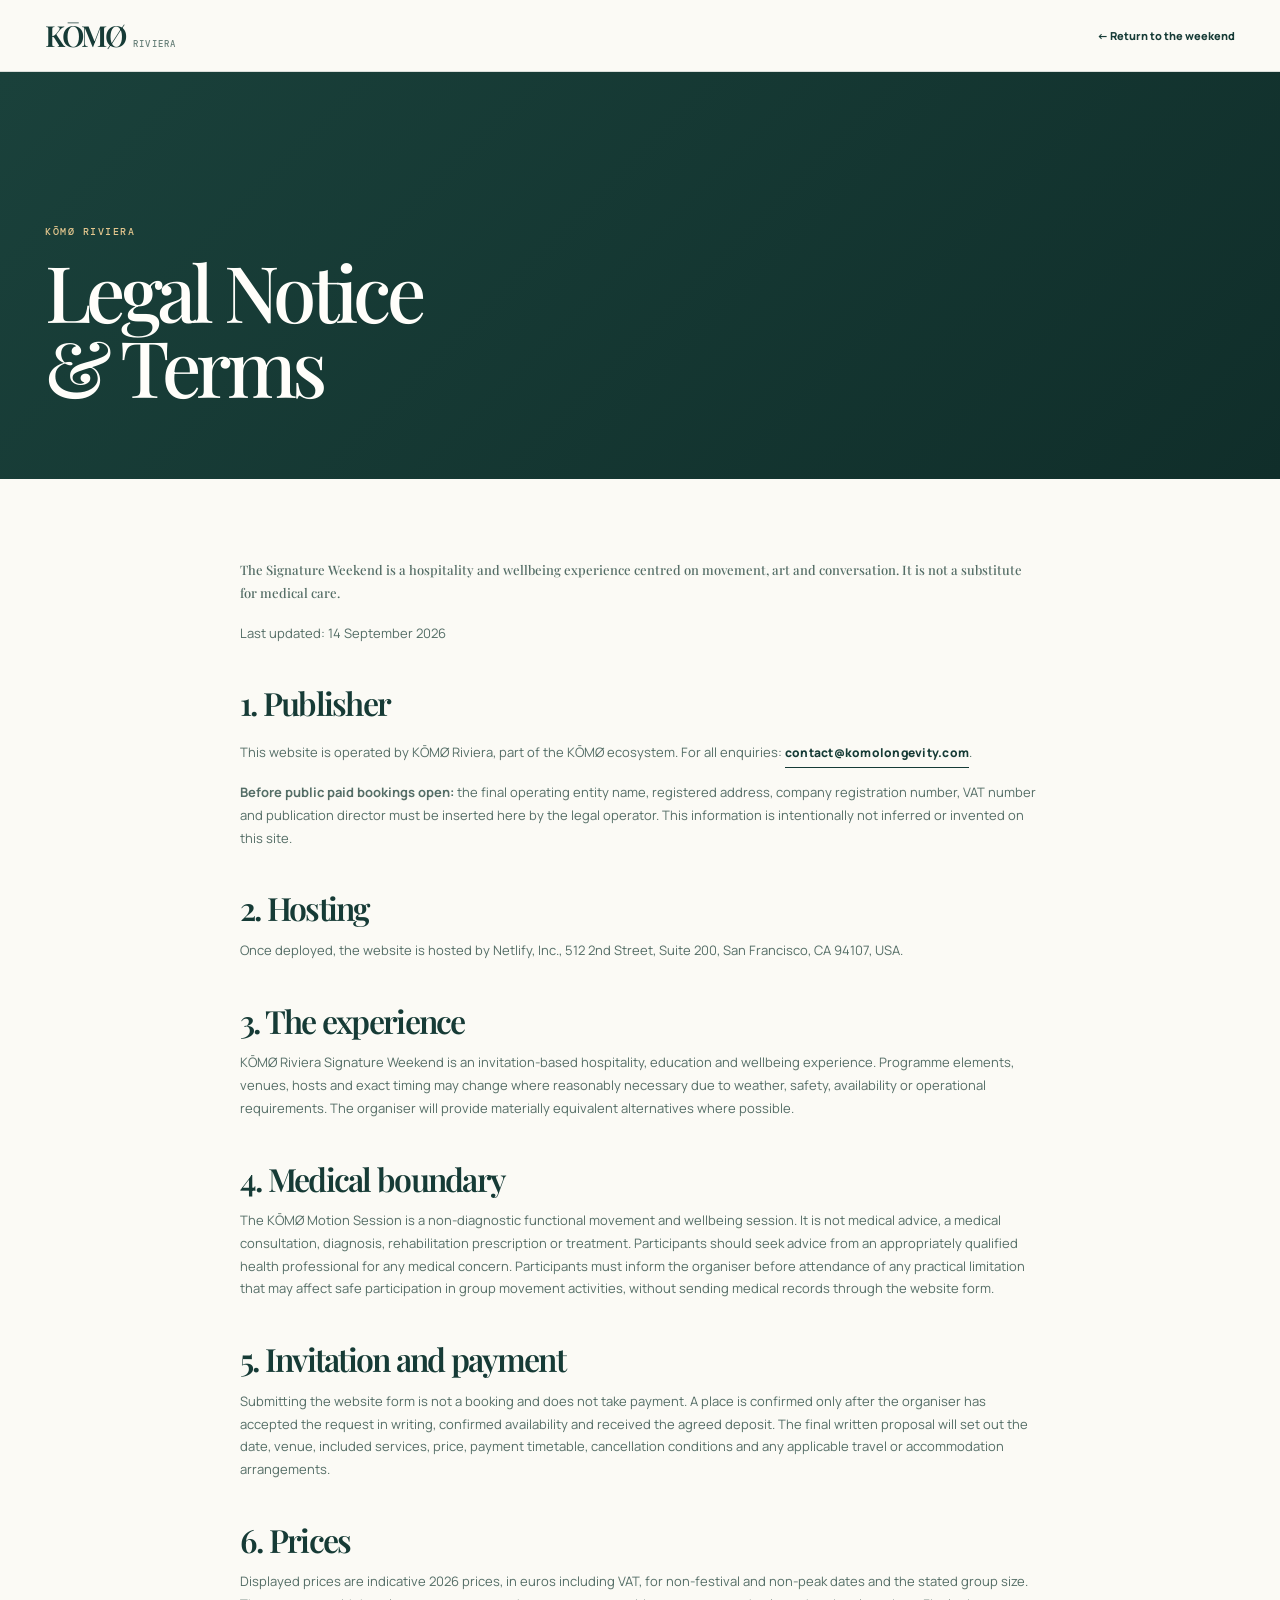
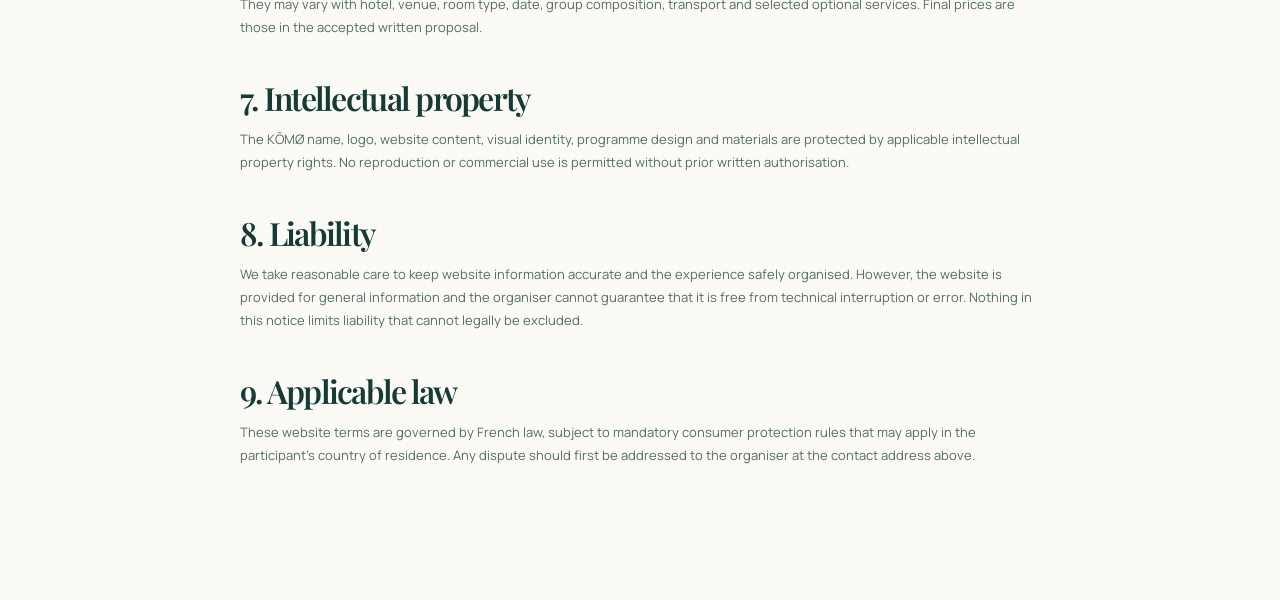
==== legal.html @ 33b39d64 "Add legal notice and participation terms" ====
<!doctype html>
<html lang="en">
<head>
  <meta charset="utf-8"><meta name="viewport" content="width=device-width, initial-scale=1">
  <meta name="description" content="KŌMØ Riviera Signature Weekend legal notice and participation terms.">
  <meta name="theme-color" content="#133a35">
  <title>Legal Notice — KŌMØ Riviera</title>
  <link rel="preconnect" href="https://fonts.googleapis.com"><link rel="preconnect" href="https://fonts.gstatic.com" crossorigin>
  <link href="https://fonts.googleapis.com/css2?family=DM+Mono:wght@400;500&family=Manrope:wght@400;600;700&family=Playfair+Display:ital,wght@0,500;0,600;1,500&display=swap" rel="stylesheet">
  <link rel="stylesheet" href="styles.css">
  <style>
    .policy-hero{padding:153px 0 75px;color:var(--white);background:linear-gradient(135deg,#1a413b,#102e2a)}.policy-hero h1{margin:0;font:500 clamp(48px,7vw,78px)/.96 var(--serif);letter-spacing:-.06em}.policy-main{max-width:800px;padding:80px 0 120px}.policy-main h2{margin:43px 0 14px;font-size:32px}.policy-main h3{margin:27px 0 7px;font:700 14px/1.4 var(--sans);letter-spacing:0}.policy-main p,.policy-main li{color:#546d66;font-size:13px;line-height:1.76}.policy-main ul{padding-left:21px}.policy-meta{margin-top:17px;color:#71817c;font-size:11px}.policy-nav{padding:22px 0;border-bottom:1px solid var(--line)}.policy-nav .brand{color:var(--ink)}.policy-nav .brand small{color:#69817a}.policy-nav a:last-child{margin-left:auto;font-size:11px;font-weight:800}@media(max-width:560px){.policy-main{padding:55px 0 80px}}
  </style>
</head>
<body>
  <header class="policy-nav"><div class="shell" style="display:flex;align-items:center"><a class="brand" href="index.html"><span>KŌMØ</span><small>Riviera</small></a><a href="index.html">← Return to the weekend</a></div></header>
  <main>
    <section class="policy-hero"><div class="shell"><p class="eyebrow light">KŌMØ Riviera</p><h1>Legal Notice<br>&amp; Terms</h1></div></section>
    <article class="shell policy-main">
      <p class="lead">The Signature Weekend is a hospitality and wellbeing experience centred on movement, art and conversation. It is not a substitute for medical care.</p>
      <p class="policy-meta">Last updated: 14 September 2026</p>
      <h2>1. Publisher</h2>
      <p>This website is operated by KŌMØ Riviera, part of the KŌMØ ecosystem. For all enquiries: <a href="mailto:contact@komolongevity.com" class="text-link">contact@komolongevity.com</a>.</p>
      <p><strong>Before public paid bookings open:</strong> the final operating entity name, registered address, company registration number, VAT number and publication director must be inserted here by the legal operator. This information is intentionally not inferred or invented on this site.</p>
      <h2>2. Hosting</h2>
      <p>Once deployed, the website is hosted by Netlify, Inc., 512 2nd Street, Suite 200, San Francisco, CA 94107, USA.</p>
      <h2>3. The experience</h2>
      <p>KŌMØ Riviera Signature Weekend is an invitation-based hospitality, education and wellbeing experience. Programme elements, venues, hosts and exact timing may change where reasonably necessary due to weather, safety, availability or operational requirements. The organiser will provide materially equivalent alternatives where possible.</p>
      <h2>4. Medical boundary</h2>
      <p>The KŌMØ Motion Session is a non-diagnostic functional movement and wellbeing session. It is not medical advice, a medical consultation, diagnosis, rehabilitation prescription or treatment. Participants should seek advice from an appropriately qualified health professional for any medical concern. Participants must inform the organiser before attendance of any practical limitation that may affect safe participation in group movement activities, without sending medical records through the website form.</p>
      <h2>5. Invitation and payment</h2>
      <p>Submitting the website form is not a booking and does not take payment. A place is confirmed only after the organiser has accepted the request in writing, confirmed availability and received the agreed deposit. The final written proposal will set out the date, venue, included services, price, payment timetable, cancellation conditions and any applicable travel or accommodation arrangements.</p>
      <h2>6. Prices</h2>
      <p>Displayed prices are indicative 2026 prices, in euros including VAT, for non-festival and non-peak dates and the stated group size. They may vary with hotel, venue, room type, date, group composition, transport and selected optional services. Final prices are those in the accepted written proposal.</p>
      <h2>7. Intellectual property</h2>
      <p>The KŌMØ name, logo, website content, visual identity, programme design and materials are protected by applicable intellectual property rights. No reproduction or commercial use is permitted without prior written authorisation.</p>
      <h2>8. Liability</h2>
      <p>We take reasonable care to keep website information accurate and the experience safely organised. However, the website is provided for general information and the organiser cannot guarantee that it is free from technical interruption or error. Nothing in this notice limits liability that cannot legally be excluded.</p>
      <h2>9. Applicable law</h2>
      <p>These website terms are governed by French law, subject to mandatory consumer protection rules that may apply in the participant’s country of residence. Any dispute should first be addressed to the organiser at the contact address above.</p>
    </article>
  </main>
</body>
</html>
---- styles.css ----
:root {
  --ink: #163b36;
  --ink-2: #10302c;
  --ink-soft: #31544d;
  --sage: #aebdab;
  --mist: #e5ebe4;
  --sand: #eee1ca;
  --sand-deep: #dcbf86;
  --cream: #fbfaf5;
  --paper: #f3eee3;
  --coral: #bd7359;
  --gold: #bb9052;
  --line: rgba(22,59,54,.15);
  --white: #fffefa;
  --shadow: 0 24px 65px rgba(12,43,37,.14);
  --shell: 1190px;
  --serif: "Playfair Display", Georgia, serif;
  --sans: "Manrope", Arial, sans-serif;
  --mono: "DM Mono", monospace;
}

* { box-sizing: border-box; }
html { scroll-behavior: smooth; }
body {
  min-width: 320px;
  margin: 0;
  background: var(--cream);
  color: var(--ink);
  font-family: var(--sans);
  font-size: 16px;
  line-height: 1.55;
  -webkit-font-smoothing: antialiased;
}
body.menu-open { overflow: hidden; }
a { color: inherit; text-decoration: none; }
button, input, select, textarea { font: inherit; }
button, select { cursor: pointer; }
img { display: block; max-width: 100%; }
::selection { color: var(--white); background: var(--ink); }

.shell { width: min(var(--shell), calc(100% - 48px)); margin: 0 auto; }
.sr-only {
  position: absolute;
  width: 1px; height: 1px; padding: 0; margin: -1px; overflow: hidden;
  clip: rect(0,0,0,0); white-space: nowrap; border: 0;
}
.skip-link {
  position: fixed; z-index: 100; left: 16px; top: -70px; padding: 12px 15px;
  color: var(--white); background: var(--ink); border-radius: 8px; font-weight: 700;
}
.skip-link:focus { top: 16px; }
.eyebrow {
  margin: 0 0 16px;
  color: var(--gold);
  font: 500 10px/1.3 var(--mono);
  letter-spacing: .15em;
  text-transform: uppercase;
}
.eyebrow.light { color: #e3c68e; }
h1, h2, h3, p { margin-top: 0; }
h2 {
  margin-bottom: 24px;
  font: 600 clamp(39px, 5.1vw, 68px)/1.01 var(--serif);
  letter-spacing: -.054em;
}
h2 em, h1 em { color: var(--sage); font-style: italic; }
h3 { margin-bottom: 8px; font: 600 26px/1.11 var(--serif); letter-spacing: -.03em; }
.lead { font: 500 20px/1.62 var(--serif); color: var(--ink-soft); }
.section-dark { color: var(--white); background: var(--ink); }
.section-dark h2 em { color: #d4e2d1; }
.text-link {
  display: inline-flex; gap: 9px; align-items: center; margin-top: 8px;
  border-bottom: 1px solid currentColor; padding-bottom: 4px;
  color: var(--ink); font-size: 12px; font-weight: 800; letter-spacing: .02em;
  transition: color .2s ease, transform .2s ease;
}
.text-link:hover { color: var(--gold); transform: translateX(3px); }
.text-link-light { color: var(--white); }
.text-link span, .button span, .nav-cta span { font-size: 17px; line-height: .8; font-weight: 400; }
.button {
  display: inline-flex; align-items: center; justify-content: center; gap: 10px;
  min-height: 52px; padding: 0 21px; border: 1px solid transparent; border-radius: 99px;
  font-size: 12px; font-weight: 800; letter-spacing: .02em; text-align: center;
  transition: transform .2s ease, background .2s ease, border-color .2s ease, color .2s ease;
}
.button:hover { transform: translateY(-2px); }
.button:focus-visible, a:focus-visible, input:focus-visible, select:focus-visible, textarea:focus-visible, summary:focus-visible {
  outline: 3px solid rgba(187,144,82,.72); outline-offset: 3px;
}
.button-sand { color: var(--ink-2); background: var(--sand); }
.button-sand:hover { background: #f9eacb; }
.button-dark { color: var(--white); background: var(--ink-2); }
.button-dark:hover { background: #28534c; }
.button-outline-light { color: var(--white); border-color: rgba(255,255,255,.55); }
.button-outline-light:hover { background: rgba(255,255,255,.1); }

.site-header {
  position: absolute; z-index: 20; top: 0; left: 0; width: 100%;
  color: var(--white);
}
.nav-shell { display: flex; align-items: center; justify-content: space-between; min-height: 89px; }
.brand {
  display: inline-flex; align-items: baseline; gap: 9px; color: var(--white);
  font: 600 29px/.9 var(--serif); letter-spacing: -.085em;
}
.brand small {
  color: rgba(255,255,255,.64); font: 500 9px/1 var(--mono);
  letter-spacing: .13em; text-transform: uppercase;
}
.site-nav { display: flex; align-items: center; gap: 27px; font-size: 11px; font-weight: 800; }
.site-nav > a:not(.nav-cta) { color: rgba(255,255,255,.82); transition: color .2s; }
.site-nav > a:not(.nav-cta):hover { color: var(--white); }
.nav-cta {
  display: inline-flex; align-items: center; gap: 8px; min-height: 42px; padding: 0 15px;
  border: 1px solid rgba(255,255,255,.55); border-radius: 99px; color: var(--white);
  transition: background .2s ease;
}
.nav-cta:hover { background: rgba(255,255,255,.12); }
.nav-toggle { display: none; border: 0; background: transparent; }

.hero { position: relative; min-height: 790px; overflow: hidden; isolation: isolate; }
.hero-image {
  position: absolute; z-index: -3; inset: 0;
  background: url("assets/hero-riviera.svg") center/cover no-repeat;
  transform: scale(1.02);
}
.hero-wash {
  position: absolute; z-index: -2; inset: 0;
  background: linear-gradient(92deg, rgba(11,42,37,.83) 0%, rgba(15,55,48,.52) 47%, rgba(14,47,42,.11) 75%),
              linear-gradient(0deg, rgba(10,38,34,.65), transparent 36%);
}
.hero-inner { padding: 198px 0 52px; }
.hero h1 {
  max-width: 900px; margin-bottom: 26px; font: 500 clamp(58px, 8.4vw, 112px)/.89 var(--serif);
  letter-spacing: -.077em;
}
.hero-copy { max-width: 515px; margin-bottom: 30px; color: rgba(255,255,255,.86); font-size: 16px; line-height: 1.68; }
.hero-actions { display: flex; align-items: center; gap: 24px; flex-wrap: wrap; }
.hero-facts { display: grid; grid-template-columns: repeat(3, max-content); gap: 0; margin-top: 96px; }
.hero-facts div { padding: 0 30px; border-left: 1px solid rgba(255,255,255,.32); }
.hero-facts div:first-child { padding-left: 0; border-left: 0; }
.hero-facts strong { display: block; margin-bottom: 4px; color: var(--white); font-size: 13px; }
.hero-facts span { display: block; color: rgba(255,255,255,.73); font-size: 10px; }
.hero-bottom { position: absolute; bottom: 25px; left: 0; width: 100%; color: rgba(255,255,255,.62); }
.hero-bottom .shell { display: flex; justify-content: space-between; font: 500 9px/1 var(--mono); letter-spacing: .13em; text-transform: uppercase; }
.hero-bottom b { color: var(--sand); font-size: 16px; line-height: .4; }

.statement { display: grid; grid-template-columns: .95fr 1.05fr; gap: 13%; padding: 136px 0 91px; }
.statement h2 { margin: 0; }
.statement-copy { max-width: 540px; padding-top: 35px; }
.statement-copy .lead { margin-bottom: 23px; }
.statement-copy > p:not(.lead) { max-width: 500px; color: #5b746d; font-size: 13px; line-height: 1.72; }
.principles { display: grid; grid-template-columns: repeat(3, 1fr); border-top: 1px solid var(--line); border-bottom: 1px solid var(--line); }
.principles article { min-height: 225px; padding: 32px 33px 30px 0; border-right: 1px solid var(--line); }
.principles article + article { padding-left: 33px; }
.principles article:last-child { border-right: 0; }
.number, .included-grid span {
  display: block; margin-bottom: 38px; color: var(--gold); font: 500 11px/1 var(--mono);
}
.principles h3 { margin-bottom: 8px; font-size: 27px; }
.principles p { max-width: 260px; margin: 0; color: #5a736c; font-size: 12px; line-height: 1.62; }

.visual-break {
  position: relative; min-height: 424px; margin-top: 130px; overflow: hidden; color: var(--white);
  background: linear-gradient(110deg, #153c36 0%, #27574e 49%, #9d8056 100%);
}
.visual-break:before {
  content: ""; position: absolute; inset: 0; opacity: .92;
  background: url("assets/hero-riviera.svg") center 58%/cover no-repeat;
  mix-blend-mode: luminosity;
}
.visual-break:after {
  content: ""; position: absolute; inset: 0;
  background: linear-gradient(90deg, rgba(9,36,32,.78), rgba(9,36,32,.2));
}
.visual-break-grid { position: relative; z-index: 2; display: grid; grid-template-columns: 1.4fr .6fr; gap: 7%; align-items: end; min-height: 424px; padding: 77px 0; }
.visual-break h2 { margin: 0; font-size: clamp(36px, 4.7vw, 60px); }
.visual-break p:last-child { margin: 0 0 7px; color: rgba(255,255,255,.81); font-size: 13px; line-height: 1.72; }

.programme { padding: 131px 0 137px; }
.section-intro { display: grid; grid-template-columns: 1fr .84fr; gap: 13%; align-items: end; margin-bottom: 58px; }
.section-intro-wide { grid-template-columns: 1.16fr .84fr; }
.section-intro h2 { margin-bottom: 0; }
.section-intro > p { max-width: 370px; margin: 0 0 4px; color: #5b746d; font-size: 13px; line-height: 1.72; }
.section-dark .section-intro > p { color: rgba(255,255,255,.69); }
.programme-days { border-top: 1px solid rgba(255,255,255,.25); }
.day { display: grid; grid-template-columns: 188px 1fr; gap: 39px; padding: 35px 0 38px; border-bottom: 1px solid rgba(255,255,255,.25); }
.day-heading > span { display: block; margin-bottom: 9px; color: #e2c58b; font: 500 10px/1 var(--mono); letter-spacing: .14em; text-transform: uppercase; }
.day-heading > strong { font: 500 33px/.96 var(--serif); letter-spacing: -.045em; }
.day-events { display: grid; grid-template-columns: repeat(3, 1fr); gap: 27px 30px; }
.day-events-4 { grid-template-columns: repeat(4, 1fr); }
.event time { display: block; margin-bottom: 10px; color: #dfc487; font: 500 10px/1 var(--mono); }
.event h3 { margin-bottom: 6px; color: var(--white); font-family: var(--sans); font-size: 13px; line-height: 1.35; letter-spacing: 0; }
.event p { margin: 0; color: rgba(255,255,255,.68); font-size: 11px; line-height: 1.63; }

.motion { display: grid; grid-template-columns: .87fr 1.13fr; gap: 12%; align-items: center; padding: 135px 0; }
.motion-illustration {
  min-height: 540px; display: flex; align-items: center; overflow: hidden;
  border-radius: 2px; background: #e4eadf; box-shadow: var(--shadow);
}
.motion-illustration img { width: 100%; height: 100%; object-fit: cover; }
.motion-copy { max-width: 530px; }
.motion-copy .lead { margin-bottom: 27px; }
.steps { margin: 0; padding: 0; list-style: none; border-top: 1px solid var(--line); }
.steps li { display: grid; grid-template-columns: 51px 1fr; gap: 16px; padding: 21px 0; border-bottom: 1px solid var(--line); }
.steps li > span { padding-top: 3px; color: var(--gold); font: 500 11px/1 var(--mono); }
.steps h3 { margin-bottom: 5px; font-size: 24px; }
.steps p { margin: 0; color: #58716a; font-size: 12px; line-height: 1.6; }
.disclaimer { margin: 18px 0 0; color: #6f817b; font-size: 10px; line-height: 1.6; }

.art-section { padding: 128px 0; background: var(--sand); }
.art-grid { display: grid; grid-template-columns: .86fr 1.14fr; gap: 12%; align-items: center; }
.art-copy { max-width: 470px; }
.art-copy .lead { margin-bottom: 18px; }
.art-copy > p:not(.lead) { color: #58716a; font-size: 13px; line-height: 1.7; }
.art-image { position: relative; margin: 0; box-shadow: var(--shadow); }
.art-image img { width: 100%; background: #d6a563; }
.art-image figcaption { padding: 13px 15px; color: #5b6e67; background: var(--cream); font-size: 10px; }

.included { padding: 131px 0; }
.included-grid { display: grid; grid-template-columns: repeat(3, 1fr); border-top: 1px solid var(--line); }
.included-grid article { min-height: 190px; padding: 25px 30px 26px 0; border-right: 1px solid var(--line); border-bottom: 1px solid var(--line); }
.included-grid article:nth-child(3n+2), .included-grid article:nth-child(3n+3) { padding-left: 30px; }
.included-grid article:nth-child(3n) { border-right: 0; }
.included-grid span { margin-bottom: 34px; }
.included-grid h3 { margin: 0 0 6px; font: 700 13px/1.3 var(--sans); letter-spacing: 0; }
.included-grid p { margin: 0; color: #5d756e; font-size: 11px; line-height: 1.62; }

.editions { padding: 132px 0; }
.edition-grid { display: grid; grid-template-columns: repeat(3, 1fr); gap: 16px; }
.edition {
  display: flex; flex-direction: column; min-height: 516px; padding: 29px;
  border: 1px solid rgba(255,255,255,.25); border-radius: 16px;
}
.edition-featured { color: var(--ink-2); border-color: var(--sand); background: var(--sand); transform: translateY(-13px); box-shadow: 0 21px 54px rgba(0,0,0,.16); }
.edition-label { margin-bottom: 16px; color: #e0c082; font: 500 10px/1 var(--mono); letter-spacing: .14em; text-transform: uppercase; }
.edition-featured .edition-label { color: #9b6d37; }
.edition h3 { margin-bottom: 20px; font-size: 31px; }
.price { margin-bottom: 5px; font: 600 51px/.92 var(--serif); letter-spacing: -.065em; }
.price small { font: 500 12px/1 var(--sans); letter-spacing: 0; }
.edition-note { min-height: 32px; margin-bottom: 23px; color: rgba(255,255,255,.67); font-size: 10px; line-height: 1.5; }
.edition-featured .edition-note { color: #5c7069; }
.edition ul { flex: 1; margin: 0 0 28px; padding: 0; list-style: none; border-top: 1px solid rgba(255,255,255,.21); }
.edition-featured ul { border-color: rgba(22,59,54,.16); }
.edition li { padding: 11px 0; border-bottom: 1px solid rgba(255,255,255,.15); color: rgba(255,255,255,.82); font-size: 11px; line-height: 1.42; }
.edition-featured li { border-color: rgba(22,59,54,.13); color: #37544d; }
.edition li:before { content: "—"; margin-right: 7px; color: #e1c182; }
.edition .button { width: 100%; min-height: 47px; font-size: 11px; }
.edition-terms { max-width: 850px; margin: 34px 0 0; color: rgba(255,255,255,.57); font-size: 10px; line-height: 1.67; }

.host { display: grid; grid-template-columns: .89fr 1.11fr; gap: 12%; align-items: center; padding: 136px 0; }
.host-photo { min-height: 535px; overflow: hidden; background: #d9d4c5; box-shadow: var(--shadow); }
.host-photo img { width: 100%; height: 100%; min-height: 535px; object-fit: cover; }
.host-copy { max-width: 550px; }
.host-copy h2 { font-size: clamp(37px, 4vw, 56px); }
.host-copy .lead { margin-bottom: 18px; }
.host-copy > p:not(.lead) { color: #5b746d; font-size: 13px; line-height: 1.7; }

.apply-section { padding: 120px 0; color: var(--white); background: var(--ink-2); }
.apply-grid { display: grid; grid-template-columns: .75fr 1.25fr; gap: 10%; align-items: start; }
.apply-copy { position: sticky; top: 35px; }
.apply-copy h2 { margin-bottom: 22px; }
.apply-copy h2 em { color: #dce8d8; }
.apply-copy > p:not(.eyebrow) { max-width: 342px; color: rgba(255,255,255,.72); font-size: 13px; line-height: 1.72; }
.apply-points { display: flex; flex-direction: column; gap: 11px; margin-top: 35px; color: #e1c083; font: 500 10px/1.4 var(--mono); letter-spacing: .08em; text-transform: uppercase; }
.apply-points span:before { content: "•"; margin-right: 8px; }
.application-form { padding: 31px; border-radius: 16px; color: var(--ink); background: var(--cream); }
.form-field { margin-bottom: 17px; }
.form-row { display: grid; grid-template-columns: 1fr 1fr; gap: 15px; }
.form-field label { display: block; margin-bottom: 7px; color: #37574f; font-size: 11px; font-weight: 800; }
.form-field label span { color: #788984; font-weight: 500; }
.form-field input, .form-field select, .form-field textarea {
  width: 100%; min-height: 48px; padding: 11px 12px; border: 1px solid #cbd5cc; border-radius: 7px;
  color: var(--ink-2); background: var(--white); font-size: 13px;
  transition: border .2s ease, box-shadow .2s ease;
}
.form-field textarea { min-height: 86px; resize: vertical; }
.form-field input:focus, .form-field select:focus, .form-field textarea:focus { border-color: var(--gold); outline: 0; box-shadow: 0 0 0 3px rgba(187,144,82,.15); }
.checkbox { display: flex; gap: 9px; align-items: flex-start; margin: 14px 0; color: #526c64; font-size: 10px; line-height: 1.53; }
.checkbox input { width: 15px; height: 15px; flex: 0 0 15px; margin: 1px 0 0; accent-color: var(--ink); }
.checkbox a { color: var(--ink); text-decoration: underline; text-underline-offset: 2px; }
.button-submit { width: 100%; margin-top: 11px; }
.button-submit[disabled] { cursor: wait; opacity: .65; transform: none; }
.form-status { min-height: 20px; margin: 13px 0 0; color: #b54f3c; font-size: 11px; }
.form-status.is-success { color: #32705d; }
.form-footnote { margin: 8px 0 0; color: #778880; font-size: 9px; line-height: 1.54; }
.form-success { margin-bottom: 20px; padding: 12px; border-radius: 7px; color: #245946; background: #e0ede2; font-size: 12px; }
.honeypot { position: absolute; left: -10000px; width: 1px; height: 1px; overflow: hidden; }

.faq { display: grid; grid-template-columns: .74fr 1.26fr; gap: 12%; padding: 130px 0 136px; }
.faq-heading h2 { margin-bottom: 0; }
.faq-list { border-top: 1px solid var(--line); }
.faq details { padding: 19px 0; border-bottom: 1px solid var(--line); }
.faq summary { position: relative; padding-right: 30px; cursor: pointer; list-style: none; color: var(--ink); font-size: 13px; font-weight: 800; }
.faq summary::-webkit-details-marker { display: none; }
.faq summary:after { content: "+"; position: absolute; top: -4px; right: 0; color: var(--gold); font: 400 25px/1 var(--serif); }
.faq details[open] summary:after { content: "–"; }
.faq details p { max-width: 640px; margin: 13px 0 1px; color: #5b746d; font-size: 12px; line-height: 1.67; }

.closing { padding: 128px 0 133px; color: var(--white); text-align: center; background: radial-gradient(circle at 50% 0%, rgba(206,168,100,.27), transparent 37%), linear-gradient(135deg,#183f39,#0f2d29); }
.closing h2 { max-width: 820px; margin: 0 auto 31px; }
.closing h2 em { color: #d9e8d7; }
.site-footer { color: rgba(255,255,255,.72); background: #0b2724; }
.footer-top { display: grid; grid-template-columns: 1fr 1fr 1fr; align-items: center; min-height: 116px; border-bottom: 1px solid rgba(255,255,255,.14); }
.footer-top p { margin: 0; font-size: 11px; }
.footer-top > a:last-child { justify-self: end; font-size: 11px; text-decoration: underline; text-underline-offset: 3px; }
.footer-bottom { display: flex; justify-content: space-between; align-items: center; min-height: 65px; color: rgba(255,255,255,.51); font-size: 9px; }
.footer-bottom div { display: flex; gap: 19px; }
.footer-bottom a:hover { color: var(--white); }

@media (max-width: 1100px) {
  .day-events-4 { grid-template-columns: repeat(3, 1fr); }
  .edition { padding: 24px; }
  .price { font-size: 44px; }
}
@media (max-width: 850px) {
  .shell { width: min(var(--shell), calc(100% - 34px)); }
  .site-header { position: absolute; }
  .nav-toggle { display: grid; gap: 6px; width: 36px; padding: 7px 0; place-items: center; }
  .nav-toggle i { display: block; width: 24px; height: 1px; background: var(--white); transition: transform .2s ease; }
  .nav-toggle[aria-expanded="true"] i:first-of-type { transform: translateY(3.5px) rotate(45deg); }
  .nav-toggle[aria-expanded="true"] i:last-of-type { transform: translateY(-3.5px) rotate(-45deg); }
  .site-nav {
    position: absolute; top: 75px; left: 17px; right: 17px; display: none; padding: 17px;
    align-items: stretch; flex-direction: column; gap: 0; border-radius: 10px; background: var(--ink-2); box-shadow: 0 16px 40px rgba(0,0,0,.25);
  }
  .site-nav.is-open { display: flex; }
  .site-nav > a:not(.nav-cta) { padding: 12px 7px; }
  .nav-cta { justify-content: center; margin-top: 9px; }
  .hero { min-height: 745px; }
  .hero-inner { padding-top: 164px; }
  .hero h1 { max-width: 690px; }
  .hero-facts { margin-top: 69px; }
  .statement, .motion, .art-grid, .host, .apply-grid, .faq { grid-template-columns: 1fr; gap: 37px; }
  .statement, .motion, .included, .host, .faq { padding: 90px 0; }
  .statement-copy { padding-top: 0; }
  .visual-break { margin-top: 88px; min-height: 355px; }
  .visual-break-grid { grid-template-columns: 1fr; gap: 19px; min-height: 355px; padding: 54px 0; }
  .programme, .editions { padding: 88px 0; }
  .section-intro { grid-template-columns: 1fr; gap: 18px; margin-bottom: 39px; }
  .day { grid-template-columns: 144px 1fr; gap: 28px; }
  .day-events, .day-events-4 { grid-template-columns: repeat(2, 1fr); }
  .motion-illustration { min-height: 430px; }
  .art-section { padding: 90px 0; }
  .art-grid { direction: rtl; }
  .art-grid > * { direction: ltr; }
  .included-grid { grid-template-columns: repeat(2, 1fr); }
  .included-grid article:nth-child(n) { padding-left: 0; border-right: 1px solid var(--line); }
  .included-grid article:nth-child(even) { padding-left: 29px; border-right: 0; }
  .edition-grid { grid-template-columns: 1fr; max-width: 530px; margin: 0 auto; }
  .edition-featured { transform: none; }
  .apply-copy { position: static; }
  .application-form { max-width: 650px; }
  .footer-top { grid-template-columns: 1fr 1fr; gap: 13px; padding: 21px 0; }
  .footer-top p { grid-row: 2; }
  .footer-top > a:last-child { grid-row: 2; }
}
@media (max-width: 560px) {
  .hero { min-height: 704px; }
  .hero-inner { padding-top: 139px; }
  .hero h1 { font-size: 57px; }
  .hero-copy { font-size: 14px; }
  .hero-actions { gap: 19px; }
  .hero-facts { grid-template-columns: 1fr; gap: 14px; margin-top: 50px; }
  .hero-facts div, .hero-facts div:first-child { padding-left: 14px; border-left: 1px solid rgba(255,255,255,.32); }
  h2 { font-size: 43px; }
  .lead { font-size: 19px; }
  .principles { grid-template-columns: 1fr; }
  .principles article, .principles article + article { min-height: 0; padding: 22px 0; border-right: 0; border-bottom: 1px solid var(--line); }
  .principles article:last-child { border-bottom: 0; }
  .number { margin-bottom: 17px; }
  .visual-break h2 { font-size: 40px; }
  .day { grid-template-columns: 1fr; gap: 22px; }
  .day-heading > strong { font-size: 31px; }
  .day-events, .day-events-4 { grid-template-columns: 1fr; gap: 22px; }
  .motion-illustration { min-height: 330px; }
  .art-image { margin-top: 4px; }
  .included-grid { grid-template-columns: 1fr; }
  .included-grid article:nth-child(n) { min-height: 0; padding: 21px 0; border-right: 0; }
  .included-grid span { margin-bottom: 17px; }
  .form-row { grid-template-columns: 1fr; gap: 0; }
  .application-form { padding: 21px; }
  .footer-top { grid-template-columns: 1fr; }
  .footer-top p, .footer-top > a:last-child { grid-row: auto; justify-self: start; }
  .footer-bottom { align-items: flex-start; flex-direction: column; gap: 12px; padding: 19px 0; }
  .footer-bottom div { flex-wrap: wrap; gap: 10px 16px; }
}
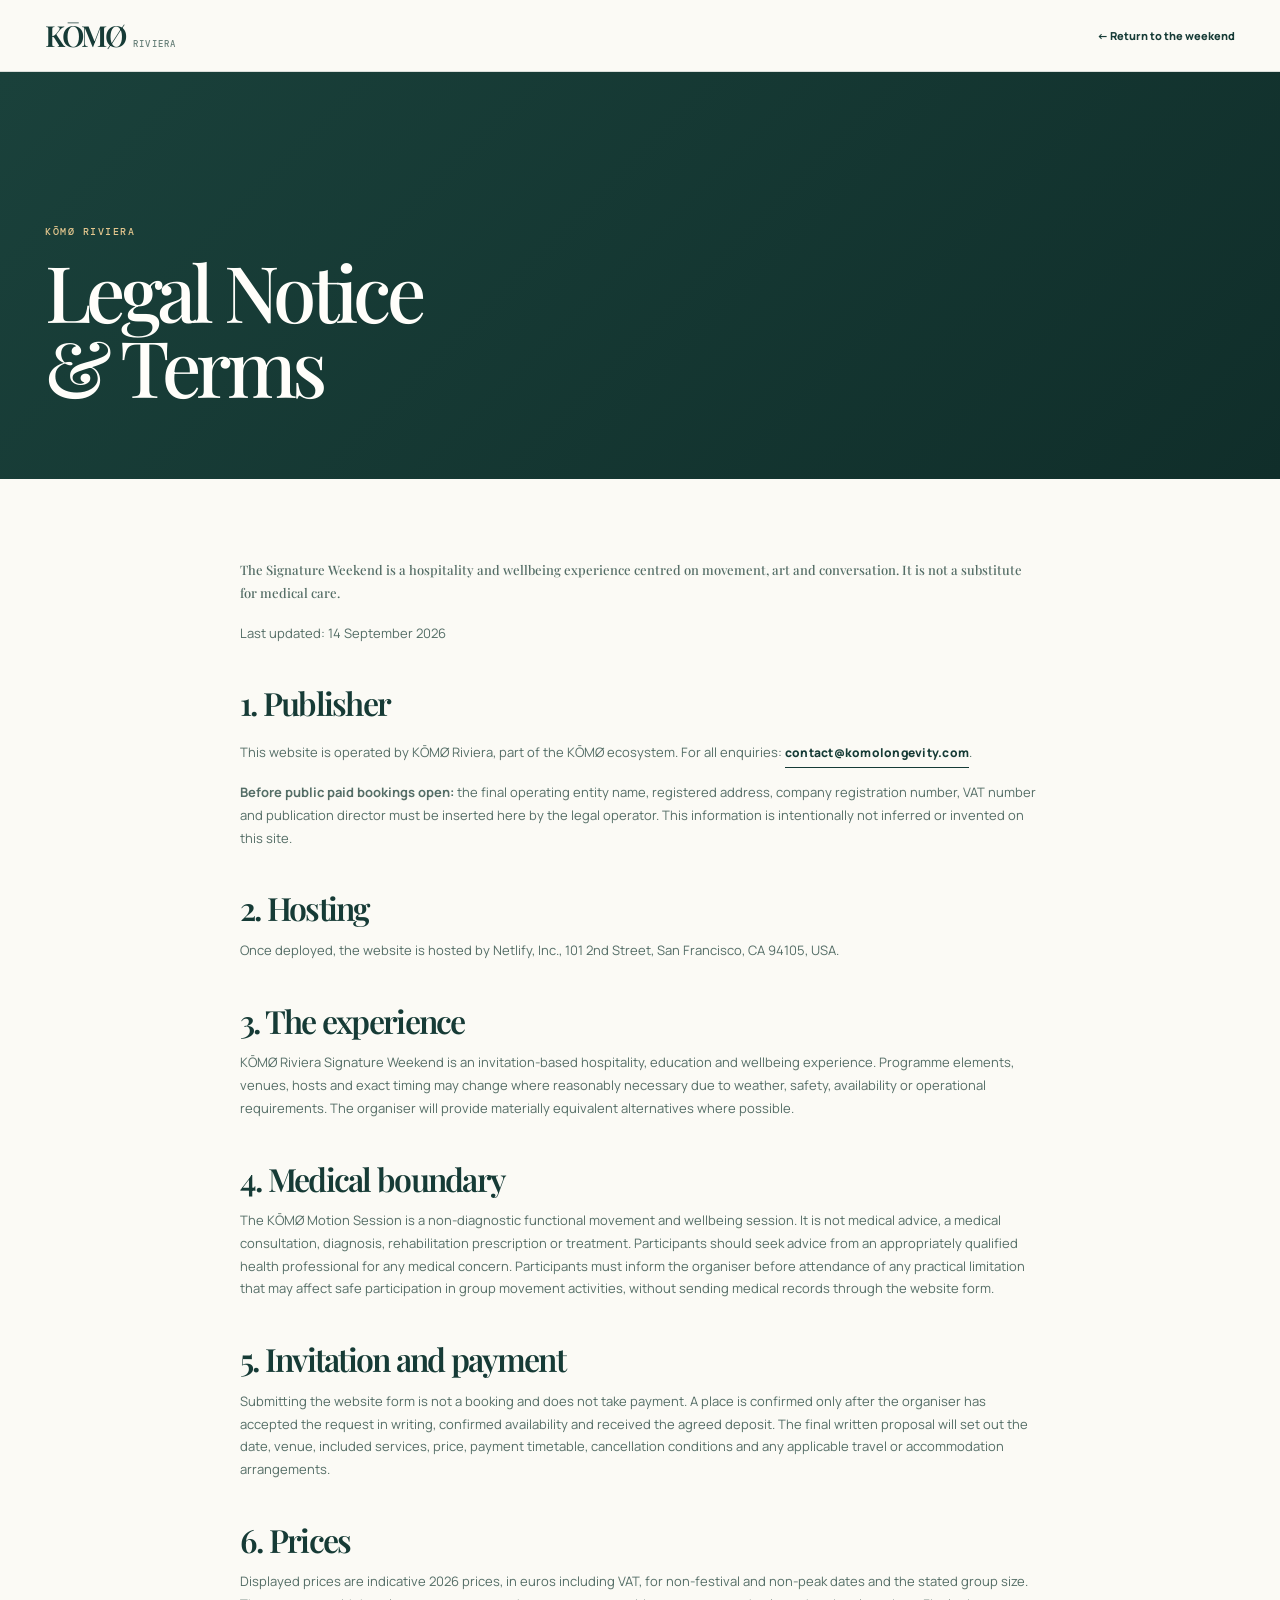
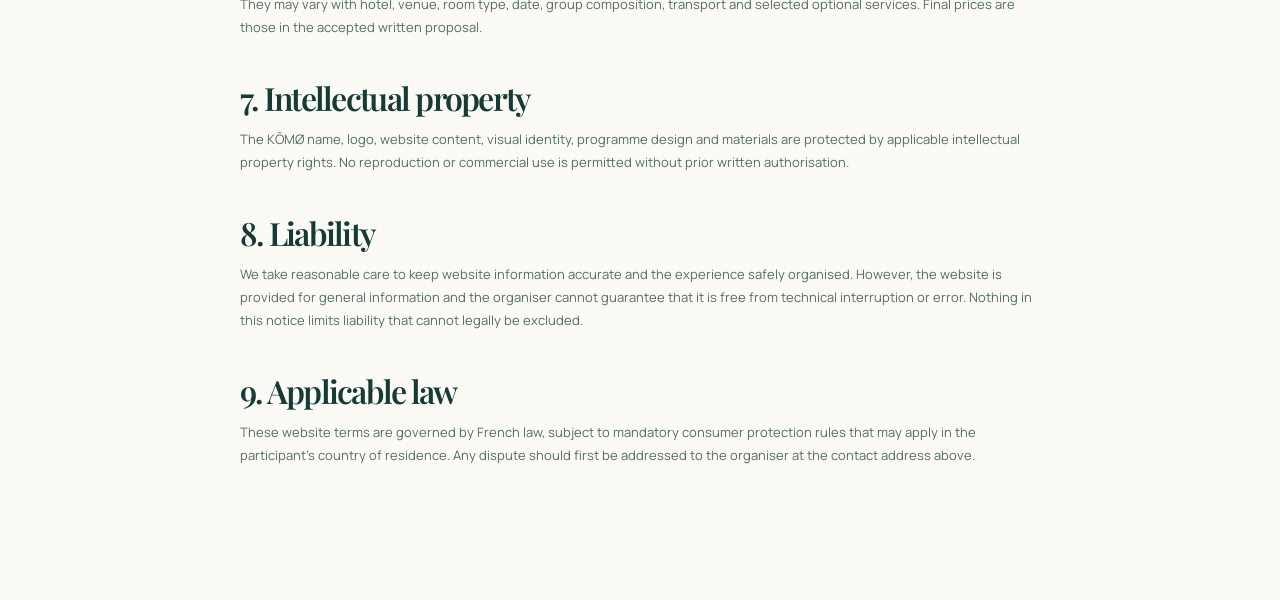
==== commit 95858c96: "Correct Netlify host address" ====
--- a/legal.html
+++ b/legal.html
@@ -23,7 +23,7 @@
       <p>This website is operated by KŌMØ Riviera, part of the KŌMØ ecosystem. For all enquiries: <a href="mailto:contact@komolongevity.com" class="text-link">contact@komolongevity.com</a>.</p>
       <p><strong>Before public paid bookings open:</strong> the final operating entity name, registered address, company registration number, VAT number and publication director must be inserted here by the legal operator. This information is intentionally not inferred or invented on this site.</p>
       <h2>2. Hosting</h2>
-      <p>Once deployed, the website is hosted by Netlify, Inc., 512 2nd Street, Suite 200, San Francisco, CA 94107, USA.</p>
+      <p>Once deployed, the website is hosted by Netlify, Inc., 101 2nd Street, San Francisco, CA 94105, USA.</p>
       <h2>3. The experience</h2>
       <p>KŌMØ Riviera Signature Weekend is an invitation-based hospitality, education and wellbeing experience. Programme elements, venues, hosts and exact timing may change where reasonably necessary due to weather, safety, availability or operational requirements. The organiser will provide materially equivalent alternatives where possible.</p>
       <h2>4. Medical boundary</h2>
